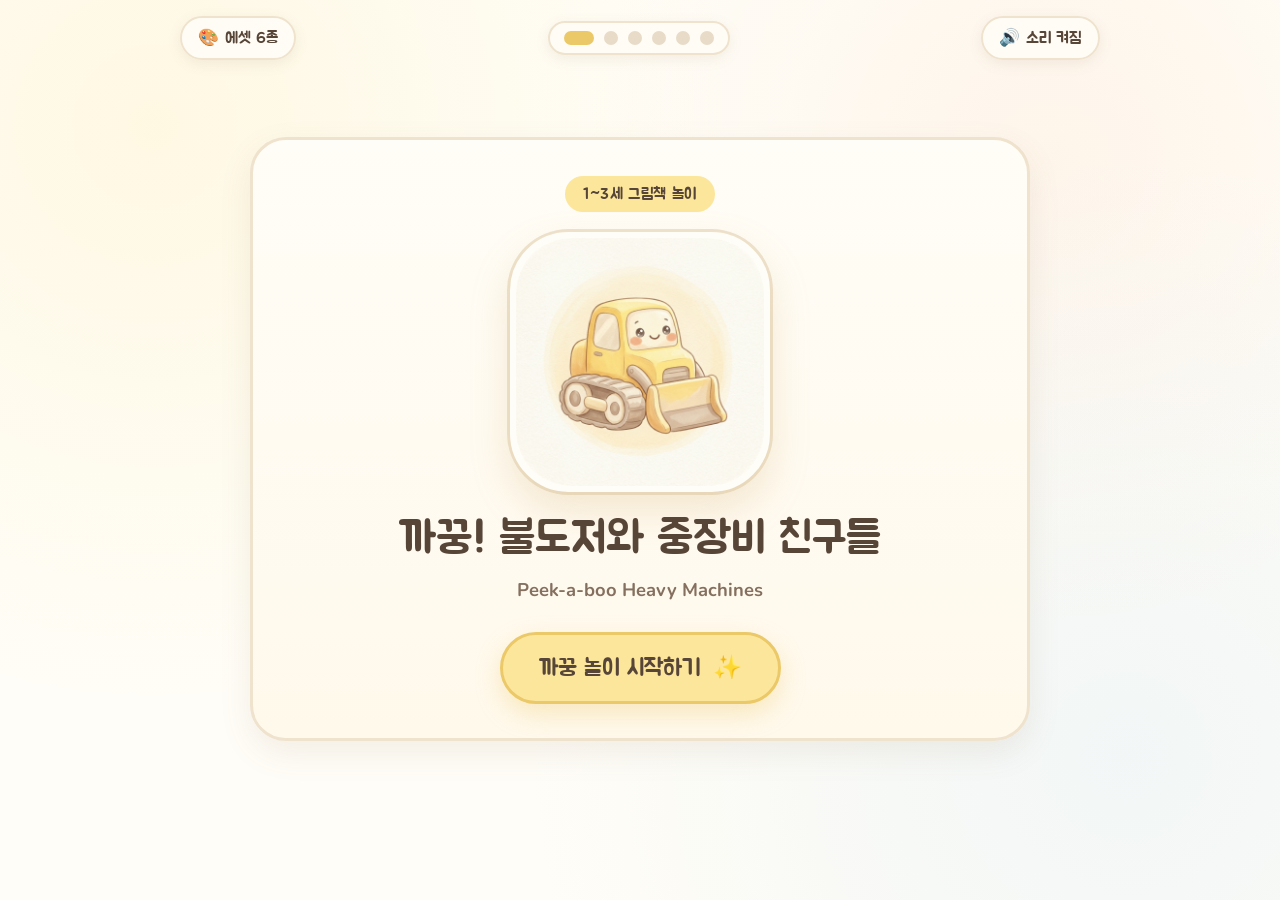
==== index.html @ 25629a8f "Initial deploy of Peek-a-boo Heavy Machines" ====
<!DOCTYPE html>
<html lang="ko">
<head>
  <meta charset="UTF-8" />
  <meta name="viewport" content="width=device-width, initial-scale=1.0, maximum-scale=1.0, user-scalable=no" />
  <title>까꿍! 불도저와 중장비 친구들</title>
  <link rel="icon" type="image/png" href="assets/ic_bulldozer_logo.png" />
  <link rel="preconnect" href="https://fonts.googleapis.com" />
  <link rel="preconnect" href="https://fonts.gstatic.com" crossorigin />
  <link href="https://fonts.googleapis.com/css2?family=Gaegu:wght@700&family=Jua&family=Nunito:wght@700;800&display=swap" rel="stylesheet" />
  <link rel="stylesheet" href="styles.css" />
</head>
<body>
  <div class="app-shell" id="appShell">
    <!-- Top minimal bar (calm, unobtrusive for toddlers) -->
    <header class="top-bar">
      <button class="pill-btn pill-btn--soft" id="assetGalleryBtn" type="button" aria-label="일러스트 에셋 보기">
        <span class="pill-icon" aria-hidden="true">🎨</span>
        <span class="pill-label">에셋 6종</span>
      </button>

      <div class="progress-dots" id="progressDots" role="tablist" aria-label="동화책 페이지"></div>

      <button class="pill-btn pill-btn--soft" id="soundToggleBtn" type="button" aria-label="소리 켜기/끄기" aria-pressed="true">
        <span class="pill-icon" id="soundIcon" aria-hidden="true">🔊</span>
        <span class="pill-label" id="soundLabel">소리 켜짐</span>
      </button>
    </header>

    <!-- Main Picture Book Stage -->
    <main class="book-stage" id="bookStage" aria-live="polite">
      <!-- Scene content rendered dynamically by app.js -->
    </main>

    <!-- Bottom Giant Toddler-Friendly Navigation -->
    <footer class="bottom-nav" id="bottomNav">
      <button class="nav-btn nav-btn--prev" id="prevBtn" type="button" aria-label="이전 화면">
        <span aria-hidden="true">←</span>
        <span class="nav-btn-text">이전</span>
      </button>

      <button class="nav-btn nav-btn--peek" id="peekToggleBtn" type="button" hidden>
        <span aria-hidden="true">🚪</span>
        <span>까꿍! 다시 숨기</span>
      </button>

      <button class="nav-btn nav-btn--next" id="nextBtn" type="button" aria-label="다음 화면">
        <span class="nav-btn-text" id="nextBtnText">다음</span>
        <span aria-hidden="true">→</span>
      </button>
    </footer>

    <!-- Floating gentle particle layer -->
    <div class="sparkle-layer" id="sparkleLayer" aria-hidden="true"></div>
  </div>

  <!-- Asset Gallery Modal (for parents / developers / Google AI Studio review) -->
  <div class="modal-backdrop" id="assetModal" hidden>
    <div class="modal-card" role="dialog" aria-modal="true" aria-labelledby="assetModalTitle">
      <div class="modal-header">
        <div>
          <h2 id="assetModalTitle">동화책 전용 일러스트 에셋 (6종)</h2>
          <p class="modal-subtitle">따뜻한 미색(#FFFDF7) 파스텔 수채화 · 글자 0% · 고정 파일명</p>
        </div>
        <button class="modal-close-btn" id="closeAssetModalBtn" type="button" aria-label="닫기">✕</button>
      </div>
      <div class="asset-grid" id="assetGrid"></div>
    </div>
  </div>

  <script src="app.js"></script>
</body>
</html>
---- styles.css ----
:root {
  --bg-cream: #FFFDF7;
  --bg-warm-card: #FFF9EC;
  --bg-soft-paper: #FDF6E7;
  --ink-cocoa: #574537;
  --ink-soft: #857060;
  --border-warm: #EFE3CE;

  --pastel-yellow: #FCE69C;
  --pastel-yellow-deep: #EBC968;
  --pastel-orange: #FAD0B0;
  --pastel-orange-deep: #EBA97B;
  --pastel-blue: #C4DFF2;
  --pastel-blue-deep: #8FBDE0;
  --pastel-lavender: #DDD5EE;
  --pastel-peach: #F9D8C9;
  --pastel-sage: #D4E6CE;

  --shadow-soft: 0 12px 32px rgba(138, 110, 76, 0.10);
  --shadow-pill: 0 4px 14px rgba(138, 110, 76, 0.10);
  --radius-book: 36px;
  --radius-pill: 999px;
}

*,
*::before,
*::after {
  box-sizing: border-box;
  -webkit-tap-highlight-color: transparent;
}

html,
body {
  margin: 0;
  padding: 0;
  min-height: 100%;
  background-color: var(--bg-cream);
  color: var(--ink-cocoa);
  font-family: 'Jua', 'Nunito', 'Apple SD Gothic Neo', 'Malgun Gothic', sans-serif;
  user-select: none;
  -webkit-user-select: none;
  overflow-x: hidden;
}

body {
  background-image:
    radial-gradient(circle at 12% 14%, rgba(252, 230, 156, 0.22) 0%, transparent 42%),
    radial-gradient(circle at 88% 84%, rgba(196, 223, 242, 0.22) 0%, transparent 44%),
    radial-gradient(circle at 82% 18%, rgba(250, 208, 176, 0.18) 0%, transparent 36%);
  transition: background-color 0.8s ease;
}

body.theme-sleepy {
  background-color: #FAF3EB;
  background-image:
    radial-gradient(circle at 20% 18%, rgba(249, 216, 201, 0.34) 0%, transparent 48%),
    radial-gradient(circle at 80% 80%, rgba(221, 213, 238, 0.35) 0%, transparent 50%);
}

.app-shell {
  position: relative;
  min-height: 100dvh;
  max-width: 960px;
  margin: 0 auto;
  padding: 16px 20px 24px;
  display: flex;
  flex-direction: column;
  justify-content: space-between;
  gap: 14px;
}

/* Top Bar */
.top-bar {
  display: flex;
  align-items: center;
  justify-content: space-between;
  gap: 12px;
  z-index: 5;
}

.pill-btn {
  display: inline-flex;
  align-items: center;
  gap: 6px;
  padding: 10px 16px;
  border-radius: var(--radius-pill);
  border: 2px solid var(--border-warm);
  background: rgba(255, 253, 247, 0.92);
  color: var(--ink-cocoa);
  font-family: inherit;
  font-size: 0.98rem;
  cursor: pointer;
  box-shadow: var(--shadow-pill);
  transition: transform 0.2s cubic-bezier(0.34, 1.56, 0.64, 1), background-color 0.2s ease;
}

.pill-btn:hover {
  background: var(--bg-warm-card);
  transform: translateY(-1px);
}

.pill-btn:active {
  transform: scale(0.95);
}

.pill-icon {
  font-size: 1.05rem;
  line-height: 1;
}

.progress-dots {
  display: flex;
  align-items: center;
  gap: 10px;
  padding: 8px 14px;
  background: rgba(255, 253, 247, 0.85);
  border: 2px solid var(--border-warm);
  border-radius: var(--radius-pill);
  box-shadow: var(--shadow-pill);
}

.dot-btn {
  width: 14px;
  height: 14px;
  padding: 0;
  border: none;
  border-radius: 50%;
  background: #E8DBC8;
  cursor: pointer;
  transition: transform 0.25s cubic-bezier(0.34, 1.56, 0.64, 1), background-color 0.25s ease, width 0.25s ease;
}

.dot-btn.is-active {
  width: 30px;
  border-radius: var(--radius-pill);
  background: var(--pastel-yellow-deep);
}

.dot-btn[data-accent="orange"].is-active {
  background: var(--pastel-orange-deep);
}

.dot-btn[data-accent="blue"].is-active {
  background: var(--pastel-blue-deep);
}

.dot-btn[data-accent="sleepy"].is-active {
  background: #BCAED8;
}

/* Main Storybook Stage */
.book-stage {
  flex: 1;
  display: flex;
  flex-direction: column;
  align-items: center;
  justify-content: center;
  position: relative;
}

.story-card {
  width: 100%;
  max-width: 780px;
  background: var(--bg-cream);
  border: 3px solid var(--border-warm);
  border-radius: var(--radius-book);
  padding: 22px 22px 26px;
  box-shadow: var(--shadow-soft);
  display: flex;
  flex-direction: column;
  align-items: center;
  gap: 18px;
  animation: pageFadeIn 0.45s cubic-bezier(0.22, 1, 0.36, 1);
}

@keyframes pageFadeIn {
  from {
    opacity: 0;
    transform: translateY(14px) scale(0.985);
  }
  to {
    opacity: 1;
    transform: translateY(0) scale(1);
  }
}

/* Cover Layout */
.cover-card {
  padding: 36px 28px 34px;
  text-align: center;
  gap: 20px;
  background: linear-gradient(180deg, #FFFDF7 0%, #FFF9EC 100%);
}

.cover-badge {
  display: inline-flex;
  align-items: center;
  gap: 8px;
  padding: 8px 18px;
  border-radius: var(--radius-pill);
  background: var(--pastel-yellow);
  color: var(--ink-cocoa);
  font-size: 1rem;
  letter-spacing: 0.02em;
}

.cover-icon-btn {
  border: none;
  background: transparent;
  padding: 0;
  cursor: pointer;
  border-radius: 52px;
  transition: transform 0.25s cubic-bezier(0.34, 1.56, 0.64, 1);
}

.cover-icon-btn:active {
  transform: scale(0.94);
}

.cover-icon-frame {
  width: min(260px, 62vw);
  aspect-ratio: 1 / 1;
  border-radius: 22.5%;
  overflow: hidden;
  border: 6px solid #FFFDF7;
  box-shadow: 0 18px 38px rgba(209, 173, 102, 0.25), 0 0 0 3px var(--border-warm);
  background: var(--bg-cream);
  animation: gentleFloat 3.6s ease-in-out infinite;
}

.cover-icon-frame img {
  width: 100%;
  height: 100%;
  object-fit: cover;
  display: block;
}

@keyframes gentleFloat {
  0%, 100% {
    transform: translateY(0px) rotate(0deg);
  }
  50% {
    transform: translateY(-7px) rotate(0.8deg);
  }
}

.cover-title {
  margin: 0;
  font-size: clamp(1.9rem, 5vw, 2.75rem);
  line-height: 1.25;
  color: var(--ink-cocoa);
  font-weight: 400;
}

.cover-subtitle {
  margin: -10px 0 4px;
  font-family: 'Nunito', sans-serif;
  font-size: clamp(0.95rem, 2.5vw, 1.15rem);
  font-weight: 700;
  color: var(--ink-soft);
}

.big-start-btn {
  margin-top: 6px;
  display: inline-flex;
  align-items: center;
  justify-content: center;
  gap: 12px;
  min-width: 240px;
  padding: 18px 36px;
  border-radius: var(--radius-pill);
  border: 3px solid var(--pastel-yellow-deep);
  background: var(--pastel-yellow);
  color: var(--ink-cocoa);
  font-family: inherit;
  font-size: 1.45rem;
  cursor: pointer;
  box-shadow: 0 10px 24px rgba(235, 201, 104, 0.35);
  transition: transform 0.2s cubic-bezier(0.34, 1.56, 0.64, 1), box-shadow 0.2s ease;
}

.big-start-btn:hover {
  transform: translateY(-2px) scale(1.02);
}

.big-start-btn:active {
  transform: scale(0.95);
}

/* Illustration Frame (Hero & Peek-a-boo scenes) */
.picture-frame {
  position: relative;
  width: 100%;
  aspect-ratio: 4 / 3;
  max-height: 56dvh;
  border-radius: 28px;
  overflow: hidden;
  background: var(--bg-cream);
  border: 2px solid #F3E9D8;
  cursor: pointer;
  touch-action: manipulation;
  box-shadow: inset 0 0 0 1px rgba(255, 255, 255, 0.8);
}

.picture-img {
  width: 100%;
  height: 100%;
  object-fit: contain;
  background: var(--bg-cream);
  display: block;
  transition: transform 0.35s cubic-bezier(0.34, 1.56, 0.64, 1);
  will-change: transform;
}

.picture-img.cover-fit {
  object-fit: cover;
}

/* Playful Toddler Tap Animations */
.picture-frame.is-bouncing .picture-img {
  animation: happyBounce 0.65s cubic-bezier(0.34, 1.56, 0.64, 1);
}

.picture-frame.is-knocking .picture-img {
  animation: doorKnock 0.48s ease-in-out;
}

@keyframes happyBounce {
  0% { transform: scale(1) translateY(0); }
  25% { transform: scale(1.05, 0.95) translateY(4px); }
  55% { transform: scale(0.97, 1.05) translateY(-12px) rotate(-1.2deg); }
  80% { transform: scale(1.02, 0.99) translateY(0) rotate(0.8deg); }
  100% { transform: scale(1) translateY(0) rotate(0); }
}

@keyframes doorKnock {
  0%, 100% { transform: scale(1) rotate(0deg); }
  20% { transform: scale(1.03) rotate(-1.5deg); }
  45% { transform: scale(0.98) rotate(1.5deg); }
  70% { transform: scale(1.02) rotate(-1deg); }
}

/* Peek-a-boo Curtain Overlay */
.peek-curtain {
  position: absolute;
  inset: 0;
  z-index: 3;
  display: flex;
  align-items: center;
  justify-content: center;
  background: var(--bg-cream);
  transition: transform 0.72s cubic-bezier(0.22, 1, 0.36, 1), opacity 0.65s ease;
}

.peek-curtain img {
  width: 100%;
  height: 100%;
  object-fit: cover;
  display: block;
}

.peek-curtain.is-open {
  transform: translateY(-102%) scale(1.03);
  opacity: 0;
  pointer-events: none;
}

.tap-hint-badge {
  position: absolute;
  bottom: 16px;
  left: 50%;
  transform: translateX(-50%);
  z-index: 4;
  padding: 10px 22px;
  border-radius: var(--radius-pill);
  background: rgba(255, 253, 247, 0.93);
  border: 2px solid var(--border-warm);
  color: var(--ink-cocoa);
  font-size: 1.12rem;
  white-space: nowrap;
  box-shadow: 0 8px 20px rgba(95, 74, 52, 0.14);
  pointer-events: none;
  animation: gentlePulse 2.2s ease-in-out infinite;
}

@keyframes gentlePulse {
  0%, 100% { transform: translateX(-50%) scale(1); }
  50% { transform: translateX(-50%) scale(1.05); }
}

/* Peek-a-boo pop text */
.peekaboo-pop {
  position: absolute;
  top: 16px;
  left: 50%;
  transform: translateX(-50%) scale(0.5);
  z-index: 5;
  padding: 10px 26px;
  border-radius: var(--radius-pill);
  background: var(--pastel-yellow);
  border: 3px solid #FFFDF7;
  color: var(--ink-cocoa);
  font-size: 1.6rem;
  box-shadow: 0 10px 24px rgba(175, 138, 62, 0.25);
  opacity: 0;
  pointer-events: none;
}

.peekaboo-pop.is-showing {
  animation: popCelebrate 1.35s cubic-bezier(0.34, 1.56, 0.64, 1) forwards;
}

@keyframes popCelebrate {
  0% { opacity: 0; transform: translateX(-50%) translateY(14px) scale(0.5); }
  22% { opacity: 1; transform: translateX(-50%) translateY(0) scale(1.1); }
  36% { opacity: 1; transform: translateX(-50%) translateY(0) scale(1); }
  80% { opacity: 1; transform: translateX(-50%) translateY(-4px) scale(1); }
  100% { opacity: 0; transform: translateX(-50%) translateY(-16px) scale(0.92); }
}

/* Story Caption Area */
.caption-box {
  text-align: center;
  display: flex;
  flex-direction: column;
  align-items: center;
  gap: 8px;
}

.scene-title {
  margin: 0;
  font-size: clamp(1.55rem, 4.2vw, 2.25rem);
  font-weight: 400;
  color: var(--ink-cocoa);
  line-height: 1.25;
}

.sound-word-pill {
  display: inline-flex;
  align-items: center;
  gap: 8px;
  padding: 8px 20px;
  border-radius: var(--radius-pill);
  font-size: clamp(1.05rem, 3vw, 1.3rem);
  color: var(--ink-cocoa);
  background: var(--pastel-yellow);
  cursor: pointer;
  border: none;
  font-family: inherit;
  transition: transform 0.2s cubic-bezier(0.34, 1.56, 0.64, 1);
}

.sound-word-pill:active {
  transform: scale(0.94);
}

.sound-word-pill--door { background: var(--pastel-sage); }
.sound-word-pill--yellow { background: var(--pastel-yellow); }
.sound-word-pill--orange { background: var(--pastel-orange); }
.sound-word-pill--blue { background: var(--pastel-blue); }
.sound-word-pill--sleepy { background: var(--pastel-lavender); }

/* Bottom Navigation */
.bottom-nav {
  display: flex;
  align-items: center;
  justify-content: space-between;
  gap: 12px;
  width: 100%;
  max-width: 780px;
  margin: 0 auto;
  z-index: 5;
}

.nav-btn {
  display: inline-flex;
  align-items: center;
  justify-content: center;
  gap: 8px;
  min-height: 58px;
  padding: 12px 26px;
  border-radius: var(--radius-pill);
  border: 3px solid var(--border-warm);
  background: var(--bg-cream);
  color: var(--ink-cocoa);
  font-family: inherit;
  font-size: 1.25rem;
  cursor: pointer;
  box-shadow: var(--shadow-pill);
  transition: transform 0.2s cubic-bezier(0.34, 1.56, 0.64, 1), opacity 0.2s ease, background-color 0.2s ease;
}

.nav-btn:hover:not(:disabled) {
  transform: translateY(-2px);
}

.nav-btn:active:not(:disabled) {
  transform: scale(0.94);
}

.nav-btn:disabled {
  opacity: 0.35;
  cursor: default;
}

.nav-btn--next {
  background: var(--pastel-yellow);
  border-color: var(--pastel-yellow-deep);
  min-width: 150px;
}

.nav-btn--peek {
  background: var(--pastel-sage);
  border-color: #B4CFAF;
  font-size: 1.1rem;
  padding: 12px 20px;
}

/* Floating Sparkles */
.sparkle-layer {
  position: fixed;
  inset: 0;
  pointer-events: none;
  z-index: 20;
  overflow: hidden;
}

.sparkle-item {
  position: absolute;
  font-size: 1.8rem;
  animation: floatUpSparkle 1.1s ease-out forwards;
}

@keyframes floatUpSparkle {
  0% {
    opacity: 0;
    transform: translate(-50%, -50%) scale(0.4) rotate(0deg);
  }
  25% {
    opacity: 1;
    transform: translate(-50%, -75%) scale(1.15) rotate(12deg);
  }
  100% {
    opacity: 0;
    transform: translate(-50%, -170%) scale(0.8) rotate(-14deg);
  }
}

/* Asset Gallery Modal */
.modal-backdrop {
  position: fixed;
  inset: 0;
  z-index: 50;
  background: rgba(87, 69, 55, 0.42);
  backdrop-filter: blur(4px);
  display: flex;
  align-items: center;
  justify-content: center;
  padding: 20px;
}

.modal-backdrop[hidden] {
  display: none;
}

.modal-card {
  width: 100%;
  max-width: 880px;
  max-height: 88dvh;
  overflow-y: auto;
  background: var(--bg-cream);
  border: 3px solid var(--border-warm);
  border-radius: 32px;
  padding: 24px;
  box-shadow: 0 24px 60px rgba(87, 69, 55, 0.22);
}

.modal-header {
  display: flex;
  align-items: flex-start;
  justify-content: space-between;
  gap: 12px;
  margin-bottom: 18px;
}

.modal-header h2 {
  margin: 0;
  font-size: 1.55rem;
  font-weight: 400;
}

.modal-subtitle {
  margin: 4px 0 0;
  color: var(--ink-soft);
  font-size: 0.95rem;
  font-family: 'Nunito', 'Apple SD Gothic Neo', sans-serif;
}

.modal-close-btn {
  width: 42px;
  height: 42px;
  border-radius: 50%;
  border: 2px solid var(--border-warm);
  background: var(--bg-warm-card);
  color: var(--ink-cocoa);
  font-size: 1.15rem;
  cursor: pointer;
  flex-shrink: 0;
}

.asset-grid {
  display: grid;
  grid-template-columns: repeat(auto-fill, minmax(240px, 1fr));
  gap: 16px;
}

.asset-item {
  background: #FFFDF7;
  border: 2px solid var(--border-warm);
  border-radius: 22px;
  padding: 12px;
  display: flex;
  flex-direction: column;
  gap: 10px;
  cursor: pointer;
  transition: transform 0.2s ease, box-shadow 0.2s ease;
}

.asset-item:hover {
  transform: translateY(-2px);
  box-shadow: var(--shadow-pill);
}

.asset-thumb {
  width: 100%;
  aspect-ratio: 4 / 3;
  border-radius: 16px;
  overflow: hidden;
  background: var(--bg-warm-card);
  display: flex;
  align-items: center;
  justify-content: center;
}

.asset-thumb img {
  width: 100%;
  height: 100%;
  object-fit: contain;
}

.asset-filename {
  font-family: ui-monospace, SFMono-Regular, Menlo, monospace;
  font-size: 0.85rem;
  font-weight: 700;
  color: #6B5340;
  background: var(--bg-warm-card);
  padding: 4px 10px;
  border-radius: 10px;
  align-self: flex-start;
}

.asset-desc {
  font-size: 0.95rem;
  color: var(--ink-soft);
  line-height: 1.35;
}

/* Responsive adjustments */
@media (max-width: 600px) {
  .app-shell {
    padding: 12px 12px 18px;
  }

  .story-card {
    padding: 14px 14px 18px;
    border-radius: 28px;
  }

  .pill-label {
    display: none;
  }

  .nav-btn {
    min-height: 52px;
    padding: 10px 18px;
    font-size: 1.1rem;
  }

  .nav-btn--next {
    min-width: 118px;
  }
}
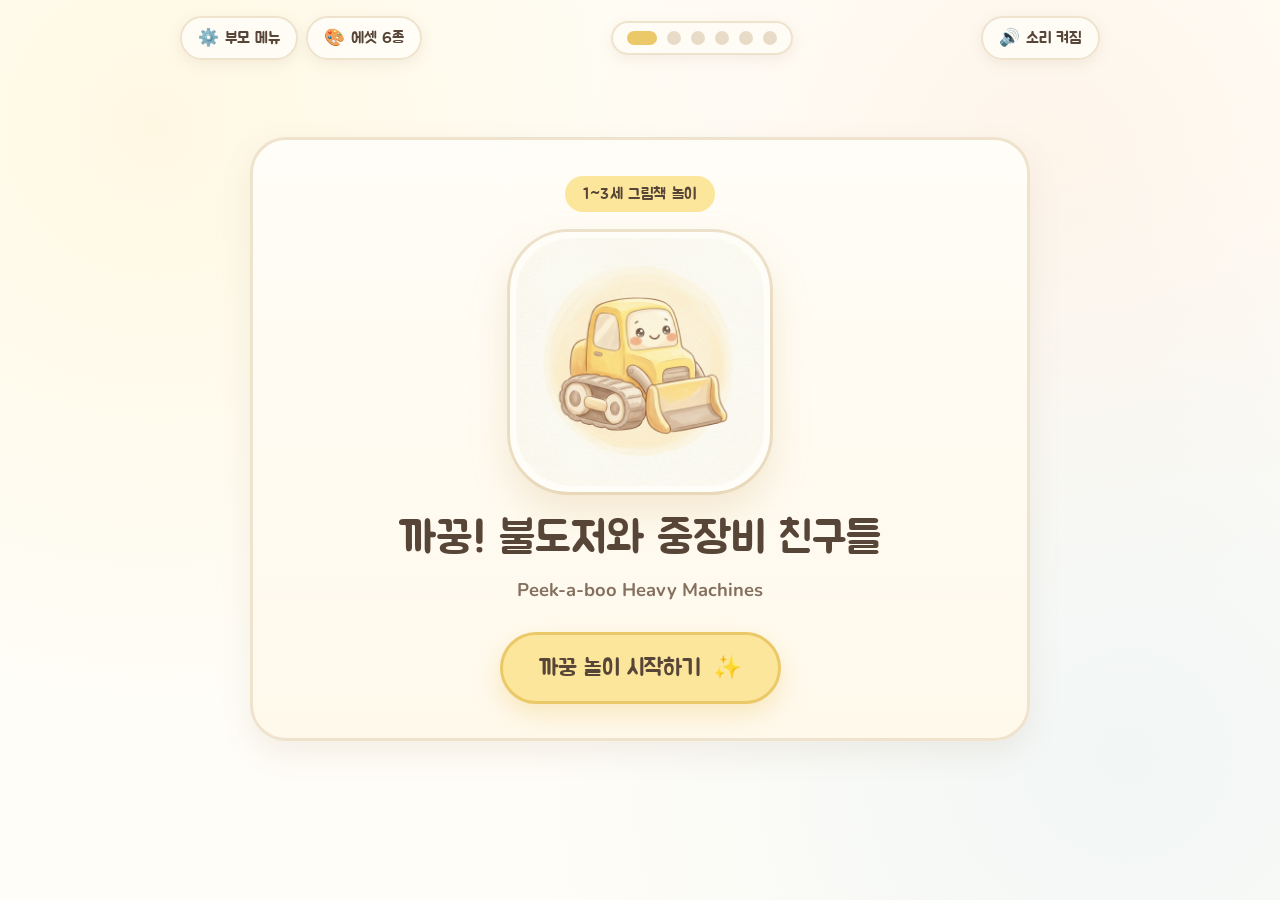
==== commit 953631af: "Add direct bulldozer tap reactions and Gemini voice audio engine" ====
--- a/index.html
+++ b/index.html
@@ -14,10 +14,16 @@
   <div class="app-shell" id="appShell">
     <!-- Top minimal bar (calm, unobtrusive for toddlers) -->
     <header class="top-bar">
-      <button class="pill-btn pill-btn--soft" id="assetGalleryBtn" type="button" aria-label="일러스트 에셋 보기">
-        <span class="pill-icon" aria-hidden="true">🎨</span>
-        <span class="pill-label">에셋 6종</span>
-      </button>
+      <div class="top-bar-group">
+        <button class="pill-btn pill-btn--soft" id="parentMenuBtn" type="button" aria-label="부모 설정 열기">
+          <span class="pill-icon" aria-hidden="true">⚙️</span>
+          <span class="pill-label">부모 메뉴</span>
+        </button>
+        <button class="pill-btn pill-btn--soft" id="assetGalleryBtn" type="button" aria-label="일러스트 에셋 보기">
+          <span class="pill-icon" aria-hidden="true">🎨</span>
+          <span class="pill-label">에셋 6종</span>
+        </button>
+      </div>
 
       <div class="progress-dots" id="progressDots" role="tablist" aria-label="동화책 페이지"></div>
 
@@ -28,9 +34,7 @@
     </header>
 
     <!-- Main Picture Book Stage -->
-    <main class="book-stage" id="bookStage" aria-live="polite">
-      <!-- Scene content rendered dynamically by app.js -->
-    </main>
+    <main class="book-stage" id="bookStage" aria-live="polite"></main>
 
     <!-- Bottom Giant Toddler-Friendly Navigation -->
     <footer class="bottom-nav" id="bottomNav">
@@ -54,7 +58,41 @@
     <div class="sparkle-layer" id="sparkleLayer" aria-hidden="true"></div>
   </div>
 
-  <!-- Asset Gallery Modal (for parents / developers / Google AI Studio review) -->
+  <!-- Parent Settings Modal (Slow/Normal Voice Speed + Gemini Audio Engine Status) -->
+  <div class="modal-backdrop" id="parentModal" hidden>
+    <div class="modal-card modal-card--compact" role="dialog" aria-modal="true" aria-labelledby="parentModalTitle">
+      <div class="modal-header">
+        <div>
+          <h2 id="parentModalTitle">부모님 설정 (오디오 &amp; 속도)</h2>
+          <p class="modal-subtitle">제미나이(Gemini) 음성 파일 우선 재생 · 미생성 시 원어민 TTS 자동 폴백</p>
+        </div>
+        <button class="modal-close-btn" id="closeParentModalBtn" type="button" aria-label="닫기">✕</button>
+      </div>
+
+      <div class="parent-section">
+        <div class="parent-section-label">영어 음성 속도 (playbackRate)</div>
+        <div class="speed-toggle-group" role="radiogroup" aria-label="음성 재생 속도">
+          <button class="speed-btn" id="speedSlowBtn" type="button" data-speed="slow" role="radio" aria-checked="false">
+            <span class="speed-emoji" aria-hidden="true">🐢</span>
+            <span>천천히 (Slow · 0.85×)</span>
+          </button>
+          <button class="speed-btn" id="speedNormalBtn" type="button" data-speed="normal" role="radio" aria-checked="true">
+            <span class="speed-emoji" aria-hidden="true">🐇</span>
+            <span>보통 (Normal · 1.0×)</span>
+          </button>
+        </div>
+      </div>
+
+      <div class="parent-section">
+        <div class="parent-section-label">하이브리드 오디오 엔진 상태</div>
+        <div class="audio-status-box" id="audioStatusBox">
+          확인 중...
+        </div>
+      </div>
+    </div>
+  </div>
+
+  <!-- Asset Gallery Modal -->
   <div class="modal-backdrop" id="assetModal" hidden>
     <div class="modal-card" role="dialog" aria-modal="true" aria-labelledby="assetModalTitle">
       <div class="modal-header">
--- a/styles.css
+++ b/styles.css
@@ -74,8 +74,14 @@
   display: flex;
   align-items: center;
   justify-content: space-between;
-  gap: 12px;
+  gap: 10px;
   z-index: 5;
+}
+
+.top-bar-group {
+  display: inline-flex;
+  align-items: center;
+  gap: 8px;
 }
 
 .pill-btn {
@@ -292,7 +298,7 @@
   position: relative;
   width: 100%;
   aspect-ratio: 4 / 3;
-  max-height: 56dvh;
+  max-height: 58dvh;
   border-radius: 28px;
   overflow: hidden;
   background: var(--bg-cream);
@@ -300,6 +306,11 @@
   cursor: pointer;
   touch-action: manipulation;
   box-shadow: inset 0 0 0 1px rgba(255, 255, 255, 0.8);
+  transition: transform 0.08s ease-out;
+}
+
+.picture-frame:active {
+  transform: scale(0.95);
 }
 
 .picture-img {
@@ -308,29 +319,203 @@
   object-fit: contain;
   background: var(--bg-cream);
   display: block;
-  transition: transform 0.35s cubic-bezier(0.34, 1.56, 0.64, 1);
-  will-change: transform;
+  transition: transform 0.25s cubic-bezier(0.34, 1.56, 0.64, 1);
+  will-change: transform, filter;
+  pointer-events: none;
 }
 
 .picture-img.cover-fit {
   object-fit: cover;
 }
 
-/* Playful Toddler Tap Animations */
+/* Instant Touch Ripple */
+.tap-ripple {
+  position: absolute;
+  width: 84px;
+  height: 84px;
+  border-radius: 50%;
+  background: radial-gradient(circle, rgba(252, 230, 156, 0.65) 0%, rgba(252, 230, 156, 0) 70%);
+  border: 3px solid rgba(255, 244, 200, 0.85);
+  transform: translate(-50%, -50%) scale(0.2);
+  pointer-events: none;
+  z-index: 6;
+  animation: tapRippleBurst 0.45s cubic-bezier(0.22, 1, 0.36, 1) forwards;
+}
+
+@keyframes tapRippleBurst {
+  0% { opacity: 0.95; transform: translate(-50%, -50%) scale(0.25); }
+  100% { opacity: 0; transform: translate(-50%, -50%) scale(2.15); }
+}
+
+/* Headlight Glow Flash Overlay */
+.fx-headlights {
+  position: absolute;
+  inset: 0;
+  pointer-events: none;
+  z-index: 4;
+  opacity: 0;
+  background:
+    radial-gradient(circle at 46% 56%, rgba(255, 250, 205, 0.88) 0%, rgba(255, 235, 145, 0.45) 18%, transparent 44%),
+    radial-gradient(circle at 68% 58%, rgba(255, 250, 205, 0.82) 0%, rgba(255, 235, 145, 0.38) 16%, transparent 42%);
+}
+
+.fx-headlights.is-flashing {
+  animation: headlightBlink 0.62s ease-out forwards;
+}
+
+@keyframes headlightBlink {
+  0% { opacity: 0; transform: scale(0.85); }
+  14% { opacity: 1; transform: scale(1.04); }
+  32% { opacity: 0.2; transform: scale(0.96); }
+  52% { opacity: 1; transform: scale(1.08); }
+  100% { opacity: 0; transform: scale(1.16); }
+}
+
+/* Dust / Smoke / Sand FX Layer inside picture frame */
+.fx-layer {
+  position: absolute;
+  inset: 0;
+  pointer-events: none;
+  z-index: 5;
+  overflow: hidden;
+}
+
+.fx-puff {
+  position: absolute;
+  border-radius: 50%;
+  background: radial-gradient(circle at 35% 35%, rgba(255, 253, 247, 0.96), rgba(226, 206, 180, 0.82));
+  box-shadow: 0 4px 12px rgba(173, 145, 108, 0.16);
+  pointer-events: none;
+  animation: puffDrift 0.78s cubic-bezier(0.2, 0.85, 0.35, 1) forwards;
+}
+
+.fx-puff--sand {
+  background: radial-gradient(circle at 35% 35%, rgba(252, 236, 198, 0.96), rgba(235, 193, 134, 0.85));
+}
+
+.fx-puff--pebble {
+  background: radial-gradient(circle at 35% 35%, rgba(234, 219, 204, 0.98), rgba(189, 165, 142, 0.9));
+}
+
+@keyframes puffDrift {
+  0% {
+    opacity: 0.95;
+    transform: translate(-50%, -50%) scale(0.35);
+  }
+  45% {
+    opacity: 0.9;
+    transform: translate(calc(-50% + var(--dx, 30px)), calc(-50% + var(--dy, -26px))) scale(1.1);
+  }
+  100% {
+    opacity: 0;
+    transform: translate(calc(-50% + var(--dx2, 62px)), calc(-50% + var(--dy2, -56px))) scale(1.55);
+  }
+}
+
+/* Playful Toddler Direct-Tap Animations (6 distinct physical reactions) */
+.picture-frame.anim-rumble .picture-img {
+  animation: bodyRumble 0.62s ease-in-out;
+}
+
+.picture-frame.anim-flash .picture-img {
+  animation: lightPerk 0.56s cubic-bezier(0.34, 1.56, 0.64, 1);
+}
+
+.picture-frame.anim-push .picture-img {
+  animation: strongPush 0.72s cubic-bezier(0.22, 1, 0.36, 1);
+}
+
+.picture-frame.anim-push-right .picture-img {
+  animation: strongPushRight 0.72s cubic-bezier(0.22, 1, 0.36, 1);
+}
+
+.picture-frame.anim-bounce .picture-img,
 .picture-frame.is-bouncing .picture-img {
-  animation: happyBounce 0.65s cubic-bezier(0.34, 1.56, 0.64, 1);
+  animation: groovyBounce 0.72s cubic-bezier(0.34, 1.56, 0.64, 1);
+}
+
+.picture-frame.anim-scoop .picture-img {
+  animation: excavatorScoop 0.74s cubic-bezier(0.34, 1.56, 0.64, 1);
+}
+
+.picture-frame.anim-swivel .picture-img {
+  animation: cabSwivel 0.68s ease-in-out;
+}
+
+.picture-frame.anim-dump .picture-img {
+  animation: truckDump 0.76s cubic-bezier(0.34, 1.56, 0.64, 1);
 }
 
 .picture-frame.is-knocking .picture-img {
   animation: doorKnock 0.48s ease-in-out;
 }
 
-@keyframes happyBounce {
-  0% { transform: scale(1) translateY(0); }
-  25% { transform: scale(1.05, 0.95) translateY(4px); }
-  55% { transform: scale(0.97, 1.05) translateY(-12px) rotate(-1.2deg); }
-  80% { transform: scale(1.02, 0.99) translateY(0) rotate(0.8deg); }
-  100% { transform: scale(1) translateY(0) rotate(0); }
+@keyframes bodyRumble {
+  0%   { transform: translate(0, 0) scale(1, 1); }
+  12%  { transform: translate(-6px, 2px) scale(1.03, 0.97) rotate(-1.2deg); }
+  24%  { transform: translate(6px, -2px) scale(0.98, 1.03) rotate(1.2deg); }
+  36%  { transform: translate(-7px, 2px) scale(1.04, 0.96) rotate(-1.4deg); }
+  48%  { transform: translate(7px, -2px) scale(0.98, 1.03) rotate(1.4deg); }
+  62%  { transform: translate(-5px, 1px) scale(1.02, 0.98) rotate(-0.9deg); }
+  76%  { transform: translate(4px, -1px) scale(1.01, 0.99) rotate(0.7deg); }
+  100% { transform: translate(0, 0) scale(1, 1) rotate(0deg); }
+}
+
+@keyframes lightPerk {
+  0%   { transform: scale(1) translateY(0); filter: brightness(1); }
+  20%  { transform: scale(1.05) translateY(-6px); filter: brightness(1.12); }
+  45%  { transform: scale(0.99) translateY(0); filter: brightness(1.02); }
+  68%  { transform: scale(1.06) translateY(-8px); filter: brightness(1.14); }
+  100% { transform: scale(1) translateY(0); filter: brightness(1); }
+}
+
+@keyframes strongPush {
+  0%   { transform: translateX(0) scale(1, 1) rotate(0deg); }
+  18%  { transform: translateX(18px) scale(0.95, 1.04) rotate(2deg); }
+  48%  { transform: translateX(-34px) scale(1.07, 0.94) rotate(-2.5deg); }
+  72%  { transform: translateX(-22px) scale(1.04, 0.97) rotate(-1.2deg); }
+  100% { transform: translateX(0) scale(1, 1) rotate(0deg); }
+}
+
+@keyframes strongPushRight {
+  0%   { transform: translateX(0) scale(1, 1) rotate(0deg); }
+  18%  { transform: translateX(-16px) scale(0.95, 1.04) rotate(-2deg); }
+  48%  { transform: translateX(34px) scale(1.07, 0.94) rotate(2.5deg); }
+  72%  { transform: translateX(22px) scale(1.04, 0.97) rotate(1.2deg); }
+  100% { transform: translateX(0) scale(1, 1) rotate(0deg); }
+}
+
+@keyframes groovyBounce {
+  0%   { transform: scale(1, 1) translateY(0) rotate(0deg); }
+  18%  { transform: scale(1.09, 0.91) translateY(7px) rotate(-1.5deg); }
+  42%  { transform: scale(0.94, 1.08) translateY(-18px) rotate(2deg); }
+  62%  { transform: scale(1.06, 0.94) translateY(4px) rotate(-1.8deg); }
+  80%  { transform: scale(0.98, 1.04) translateY(-9px) rotate(1.2deg); }
+  100% { transform: scale(1, 1) translateY(0) rotate(0deg); }
+}
+
+@keyframes excavatorScoop {
+  0%   { transform: translate(0, 0) rotate(0deg) scale(1); }
+  26%  { transform: translate(16px, 8px) rotate(5.5deg) scale(1.04, 0.95); }
+  58%  { transform: translate(-10px, -14px) rotate(-4.5deg) scale(0.97, 1.06); }
+  82%  { transform: translate(4px, 2px) rotate(1.2deg) scale(1.02, 0.99); }
+  100% { transform: translate(0, 0) rotate(0deg) scale(1); }
+}
+
+@keyframes cabSwivel {
+  0%   { transform: scaleX(1) rotate(0deg); }
+  22%  { transform: scaleX(0.91) rotate(-4deg) translateX(-12px); }
+  52%  { transform: scaleX(1.06) rotate(4.5deg) translateX(14px); }
+  78%  { transform: scaleX(0.96) rotate(-2deg) translateX(-6px); }
+  100% { transform: scaleX(1) rotate(0deg); }
+}
+
+@keyframes truckDump {
+  0%   { transform: translateY(0) rotate(0deg) scale(1); }
+  24%  { transform: translateY(-8px) rotate(-6.5deg) scale(1.04, 0.97); }
+  48%  { transform: translateY(-12px) rotate(-8.5deg) scale(1.05, 0.96); }
+  72%  { transform: translateY(4px) rotate(2.5deg) scale(1.03, 0.96); }
+  100% { transform: translateY(0) rotate(0deg) scale(1); }
 }
 
 @keyframes doorKnock {
@@ -338,6 +523,175 @@
   20% { transform: scale(1.03) rotate(-1.5deg); }
   45% { transform: scale(0.98) rotate(1.5deg); }
   70% { transform: scale(1.02) rotate(-1deg); }
+}
+
+/* Reaction Cycle Dots (subtle 4-step feedback) */
+.reaction-dots {
+  display: flex;
+  align-items: center;
+  justify-content: center;
+  gap: 8px;
+  margin-top: 2px;
+}
+
+.reaction-dot {
+  width: 10px;
+  height: 10px;
+  border-radius: 50%;
+  background: #E8DBC8;
+  transition: transform 0.2s cubic-bezier(0.34, 1.56, 0.64, 1), background-color 0.2s ease;
+}
+
+.reaction-dot.is-current {
+  transform: scale(1.45);
+  background: var(--pastel-yellow-deep);
+}
+
+.reaction-dots[data-accent="orange"] .reaction-dot.is-current {
+  background: var(--pastel-orange-deep);
+}
+
+.reaction-dots[data-accent="blue"] .reaction-dot.is-current {
+  background: var(--pastel-blue-deep);
+}
+
+/* 2-Choice Play Bar (Toddler Mini Choice Buttons) */
+.choice-row {
+  display: grid;
+  grid-template-columns: repeat(2, minmax(0, 1fr));
+  gap: 12px;
+  width: 100%;
+  margin-top: 6px;
+}
+
+.choice-btn {
+  display: inline-flex;
+  align-items: center;
+  justify-content: center;
+  gap: 8px;
+  min-height: 54px;
+  padding: 10px 16px;
+  border-radius: 22px;
+  border: 2.5px solid var(--border-warm);
+  background: var(--bg-warm-card);
+  color: var(--ink-cocoa);
+  font-family: inherit;
+  font-size: clamp(1rem, 2.8vw, 1.18rem);
+  cursor: pointer;
+  touch-action: manipulation;
+  box-shadow: 0 5px 14px rgba(138, 110, 76, 0.09);
+  transition: transform 0.09s cubic-bezier(0.34, 1.56, 0.64, 1), background-color 0.2s ease, border-color 0.2s ease;
+}
+
+.choice-btn:hover {
+  background: #FFF4DC;
+  transform: translateY(-1px);
+}
+
+.choice-btn:active {
+  transform: scale(0.95);
+}
+
+.choice-btn--alt {
+  background: #FDF5F0;
+}
+
+.choice-btn--alt:hover {
+  background: #FCEAE1;
+}
+
+.choice-emoji {
+  font-size: 1.35rem;
+  line-height: 1;
+}
+
+/* Jelly Boing animation */
+.picture-frame.anim-jelly .picture-img {
+  animation: jellyBoing 0.72s cubic-bezier(0.34, 1.56, 0.64, 1);
+}
+
+@keyframes jellyBoing {
+  0%   { transform: scale(1, 1); }
+  18%  { transform: scale(1.13, 0.86) rotate(-2deg); }
+  38%  { transform: scale(0.89, 1.12) rotate(2.5deg); }
+  58%  { transform: scale(1.07, 0.93) rotate(-1.5deg); }
+  78%  { transform: scale(0.96, 1.04) rotate(0.8deg); }
+  100% { transform: scale(1, 1) rotate(0deg); }
+}
+
+/* Parent Modal Styles */
+.modal-card--compact {
+  max-width: 560px;
+}
+
+.parent-section {
+  margin-top: 18px;
+}
+
+.parent-section-label {
+  font-size: 1.05rem;
+  color: var(--ink-cocoa);
+  margin-bottom: 10px;
+}
+
+.speed-toggle-group {
+  display: grid;
+  grid-template-columns: repeat(2, minmax(0, 1fr));
+  gap: 10px;
+}
+
+.speed-btn {
+  display: flex;
+  flex-direction: column;
+  align-items: center;
+  justify-content: center;
+  gap: 6px;
+  padding: 14px 12px;
+  border-radius: 20px;
+  border: 2.5px solid var(--border-warm);
+  background: #FFFDF7;
+  color: var(--ink-cocoa);
+  font-family: inherit;
+  font-size: 1rem;
+  cursor: pointer;
+  transition: transform 0.12s ease, background-color 0.2s ease, border-color 0.2s ease;
+}
+
+.speed-btn:active {
+  transform: scale(0.95);
+}
+
+.speed-btn.is-selected {
+  background: var(--pastel-yellow);
+  border-color: var(--pastel-yellow-deep);
+  box-shadow: 0 6px 16px rgba(235, 201, 104, 0.28);
+}
+
+.speed-emoji {
+  font-size: 1.5rem;
+  line-height: 1;
+}
+
+.audio-status-box {
+  padding: 14px 16px;
+  border-radius: 18px;
+  background: var(--bg-warm-card);
+  border: 2px solid var(--border-warm);
+  font-family: 'Nunito', 'Apple SD Gothic Neo', sans-serif;
+  font-size: 0.94rem;
+  line-height: 1.5;
+  color: var(--ink-soft);
+}
+
+.audio-status-badge {
+  display: inline-block;
+  margin-bottom: 6px;
+  padding: 3px 10px;
+  border-radius: 999px;
+  background: var(--pastel-sage);
+  color: var(--ink-cocoa);
+  font-weight: 800;
+  font-size: 0.85rem;
 }
 
 /* Peek-a-boo Curtain Overlay */
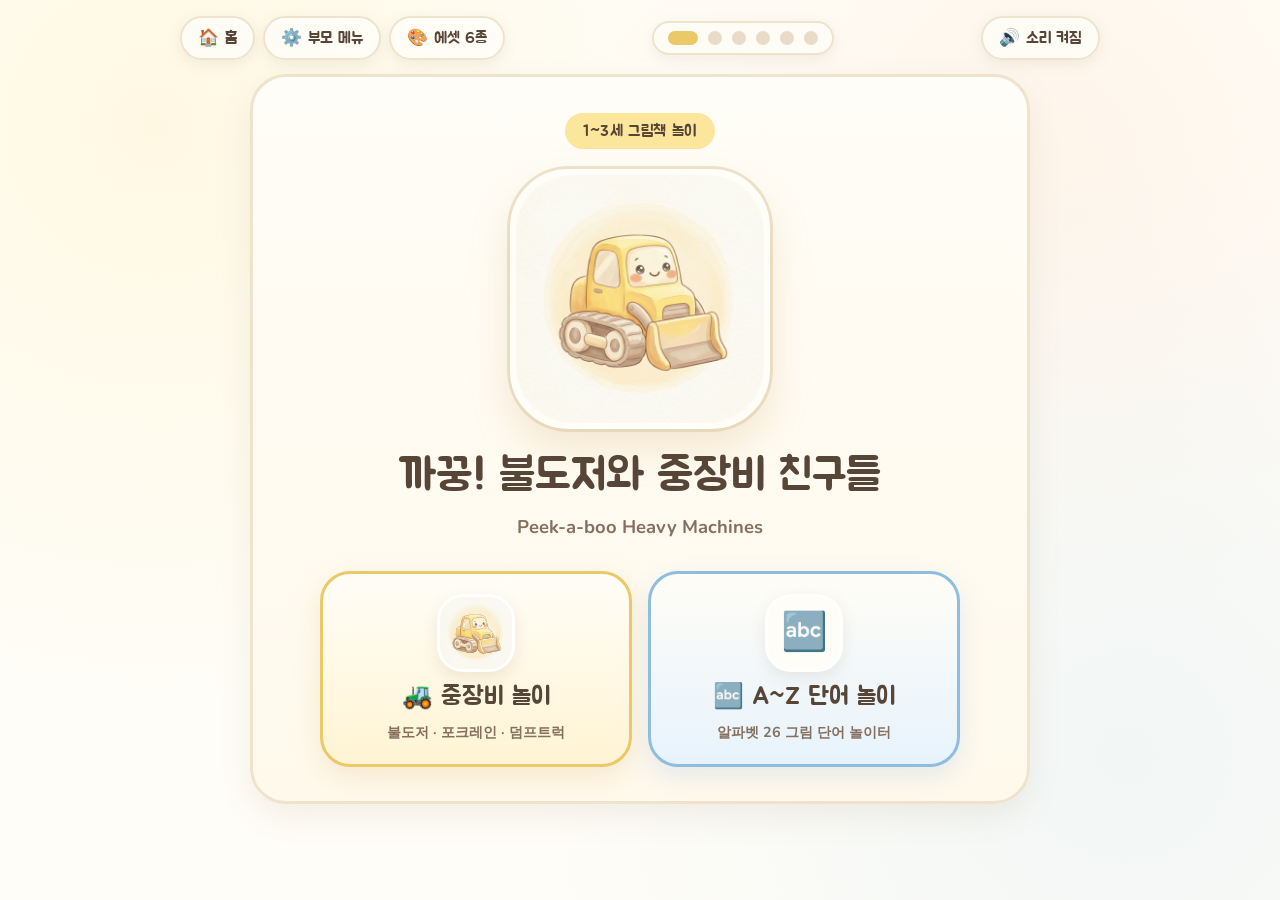
==== commit 19fe89d7: "Add A to Z interactive picture word playground" ====
--- a/index.html
+++ b/index.html
@@ -15,6 +15,10 @@
     <!-- Top minimal bar (calm, unobtrusive for toddlers) -->
     <header class="top-bar">
       <div class="top-bar-group">
+        <button class="pill-btn pill-btn--soft" id="homeBtn" type="button" aria-label="홈으로 가기" hidden>
+          <span class="pill-icon" aria-hidden="true">🏠</span>
+          <span class="pill-label">홈</span>
+        </button>
         <button class="pill-btn pill-btn--soft" id="parentMenuBtn" type="button" aria-label="부모 설정 열기">
           <span class="pill-icon" aria-hidden="true">⚙️</span>
           <span class="pill-label">부모 메뉴</span>
@@ -106,6 +110,7 @@
     </div>
   </div>
 
+  <script src="az_data.js"></script>
   <script src="app.js"></script>
 </body>
 </html>
--- a/styles.css
+++ b/styles.css
@@ -694,6 +694,493 @@
   font-size: 0.85rem;
 }
 
+/* Home 2-Mode Selector */
+.mode-grid {
+  display: grid;
+  grid-template-columns: repeat(2, minmax(0, 1fr));
+  gap: 16px;
+  width: 100%;
+  max-width: 640px;
+  margin-top: 8px;
+}
+
+.mode-card {
+  display: flex;
+  flex-direction: column;
+  align-items: center;
+  justify-content: center;
+  gap: 10px;
+  padding: 20px 16px 22px;
+  border-radius: 30px;
+  border: 3px solid var(--pastel-yellow-deep);
+  background: linear-gradient(180deg, #FFFDF7 0%, #FFF4D4 100%);
+  color: var(--ink-cocoa);
+  font-family: inherit;
+  cursor: pointer;
+  touch-action: manipulation;
+  box-shadow: 0 10px 26px rgba(214, 179, 98, 0.22);
+  transition: transform 0.12s cubic-bezier(0.34, 1.56, 0.64, 1), box-shadow 0.2s ease;
+}
+
+.mode-card--az {
+  border-color: var(--pastel-blue-deep);
+  background: linear-gradient(180deg, #FFFDF7 0%, #E7F3FC 100%);
+  box-shadow: 0 10px 26px rgba(143, 189, 224, 0.24);
+}
+
+.mode-card:hover {
+  transform: translateY(-3px);
+}
+
+.mode-card:active {
+  transform: scale(0.95);
+}
+
+.mode-icon-circle {
+  width: 78px;
+  height: 78px;
+  border-radius: 26px;
+  background: #FFFDF7;
+  border: 3px solid rgba(255, 255, 255, 0.9);
+  box-shadow: 0 6px 16px rgba(138, 110, 76, 0.12);
+  display: flex;
+  align-items: center;
+  justify-content: center;
+  overflow: hidden;
+  font-size: 2.35rem;
+}
+
+.mode-icon-circle img {
+  width: 100%;
+  height: 100%;
+  object-fit: cover;
+}
+
+.mode-title {
+  font-size: clamp(1.25rem, 3.6vw, 1.55rem);
+  line-height: 1.2;
+}
+
+.mode-desc {
+  font-family: 'Nunito', 'Apple SD Gothic Neo', sans-serif;
+  font-size: 0.9rem;
+  font-weight: 700;
+  color: var(--ink-soft);
+}
+
+/* A~Z Alphabet Picture Word Playground */
+.az-card-shell {
+  width: 100%;
+  max-width: 780px;
+  background: var(--bg-cream);
+  border: 3px solid var(--border-warm);
+  border-radius: var(--radius-book);
+  padding: 18px 20px 22px;
+  box-shadow: var(--shadow-soft);
+  display: flex;
+  flex-direction: column;
+  gap: 14px;
+  animation: pageFadeIn 0.4s cubic-bezier(0.22, 1, 0.36, 1);
+}
+
+.az-header-row {
+  display: flex;
+  align-items: center;
+  justify-content: space-between;
+  gap: 10px;
+}
+
+.az-mode-badge {
+  display: inline-flex;
+  align-items: center;
+  gap: 6px;
+  padding: 6px 14px;
+  border-radius: var(--radius-pill);
+  background: #E8F3FC;
+  border: 2px solid #CBE1F2;
+  color: var(--ink-cocoa);
+  font-size: 0.98rem;
+}
+
+.az-view-toggle {
+  display: inline-flex;
+  align-items: center;
+  gap: 6px;
+  padding: 7px 14px;
+  border-radius: var(--radius-pill);
+  border: 2px solid var(--border-warm);
+  background: var(--bg-warm-card);
+  color: var(--ink-cocoa);
+  font-family: inherit;
+  font-size: 0.92rem;
+  cursor: pointer;
+  transition: transform 0.12s ease;
+}
+
+.az-view-toggle:active {
+  transform: scale(0.95);
+}
+
+.az-strip {
+  display: flex;
+  align-items: center;
+  gap: 7px;
+  overflow-x: auto;
+  padding: 4px 2px 8px;
+  scrollbar-width: thin;
+  -webkit-overflow-scrolling: touch;
+}
+
+.az-chip {
+  flex: 0 0 auto;
+  min-width: 40px;
+  height: 40px;
+  padding: 0 10px;
+  border-radius: 14px;
+  border: 2px solid var(--border-warm);
+  background: #FFFDF7;
+  color: var(--ink-soft);
+  font-family: 'Nunito', sans-serif;
+  font-weight: 800;
+  font-size: 1.05rem;
+  cursor: pointer;
+  touch-action: manipulation;
+  transition: transform 0.12s ease, background-color 0.2s ease, border-color 0.2s ease, color 0.2s ease;
+}
+
+.az-chip:active {
+  transform: scale(0.92);
+}
+
+.az-chip.is-active {
+  background: var(--az-accent, var(--pastel-yellow));
+  border-color: var(--ink-cocoa);
+  color: #FFFDF7;
+  transform: scale(1.08);
+  box-shadow: 0 4px 12px rgba(110, 88, 71, 0.18);
+}
+
+.az-hero-row {
+  display: grid;
+  grid-template-columns: 56px minmax(0, 1fr) 56px;
+  align-items: center;
+  gap: 12px;
+}
+
+.az-arrow-btn {
+  width: 56px;
+  height: 76px;
+  border-radius: 24px;
+  border: 3px solid var(--border-warm);
+  background: var(--bg-warm-card);
+  color: var(--ink-cocoa);
+  font-size: 1.65rem;
+  cursor: pointer;
+  touch-action: manipulation;
+  box-shadow: var(--shadow-pill);
+  display: flex;
+  align-items: center;
+  justify-content: center;
+  transition: transform 0.12s cubic-bezier(0.34, 1.56, 0.64, 1), background-color 0.2s ease;
+}
+
+.az-arrow-btn:hover {
+  background: var(--pastel-yellow);
+}
+
+.az-arrow-btn:active {
+  transform: scale(0.92);
+}
+
+.az-hero-card {
+  position: relative;
+  width: 100%;
+  border-radius: 30px;
+  border: 3px solid var(--border-warm);
+  background: var(--az-bg, #FFFDF7);
+  padding: 20px 18px 22px;
+  display: flex;
+  flex-direction: column;
+  align-items: center;
+  gap: 10px;
+  cursor: pointer;
+  touch-action: manipulation;
+  overflow: hidden;
+  transition: transform 0.09s cubic-bezier(0.34, 1.56, 0.64, 1);
+}
+
+.az-hero-card:active {
+  transform: scale(0.95);
+}
+
+.az-svg-wrap {
+  width: min(260px, 60vw);
+  height: min(210px, 46vw);
+  display: flex;
+  align-items: center;
+  justify-content: center;
+  pointer-events: none;
+  will-change: transform, filter;
+}
+
+.az-svg-wrap svg {
+  width: 100%;
+  height: 100%;
+  display: block;
+  filter: drop-shadow(0 6px 14px rgba(138, 110, 76, 0.12));
+}
+
+.az-hero-card.anim-rumble .az-svg-wrap { animation: bodyRumble 0.62s ease-in-out; }
+.az-hero-card.anim-flash .az-svg-wrap { animation: lightPerk 0.56s cubic-bezier(0.34, 1.56, 0.64, 1); }
+.az-hero-card.anim-push-right .az-svg-wrap { animation: strongPushRight 0.72s cubic-bezier(0.22, 1, 0.36, 1); }
+.az-hero-card.anim-bounce .az-svg-wrap { animation: groovyBounce 0.72s cubic-bezier(0.34, 1.56, 0.64, 1); }
+.az-hero-card.anim-swivel .az-svg-wrap { animation: cabSwivel 0.68s ease-in-out; }
+.az-hero-card.anim-dump .az-svg-wrap { animation: truckDump 0.76s cubic-bezier(0.34, 1.56, 0.64, 1); }
+.az-hero-card.anim-jelly .az-svg-wrap { animation: jellyBoing 0.72s cubic-bezier(0.34, 1.56, 0.64, 1); }
+
+.az-word-block {
+  text-align: center;
+  display: flex;
+  flex-direction: column;
+  align-items: center;
+  gap: 4px;
+  pointer-events: none;
+}
+
+.az-letters {
+  font-family: 'Nunito', sans-serif;
+  font-weight: 800;
+  font-size: clamp(2.6rem, 8vw, 3.6rem);
+  line-height: 1.05;
+  letter-spacing: 0.04em;
+  color: var(--ink-cocoa);
+}
+
+.az-letter-upper {
+  color: var(--az-accent, #D98E73);
+  margin-right: 4px;
+}
+
+.az-word-row {
+  display: inline-flex;
+  align-items: baseline;
+  gap: 10px;
+}
+
+.az-word-en {
+  font-family: 'Nunito', sans-serif;
+  font-weight: 800;
+  font-size: clamp(1.7rem, 5.2vw, 2.35rem);
+  color: var(--ink-cocoa);
+}
+
+.az-word-ko {
+  font-size: clamp(1.05rem, 3vw, 1.25rem);
+  color: var(--ink-soft);
+  background: rgba(255, 253, 247, 0.85);
+  border: 1.5px solid var(--border-warm);
+  padding: 2px 12px;
+  border-radius: var(--radius-pill);
+}
+
+.az-sentence-pill {
+  margin-top: 4px;
+  display: inline-flex;
+  align-items: center;
+  gap: 8px;
+  padding: 8px 20px;
+  border-radius: var(--radius-pill);
+  background: rgba(255, 253, 247, 0.94);
+  border: 2px solid var(--border-warm);
+  font-family: 'Nunito', 'Jua', sans-serif;
+  font-weight: 800;
+  font-size: clamp(0.98rem, 2.8vw, 1.18rem);
+  color: var(--ink-cocoa);
+}
+
+/* 3-Second Repeat-After-Me Listening Wave Cue */
+.listen-cue {
+  display: flex;
+  align-items: center;
+  justify-content: center;
+  gap: 12px;
+  min-height: 48px;
+  padding: 8px 18px;
+  border-radius: var(--radius-pill);
+  background: #FFF9EC;
+  border: 2px solid var(--border-warm);
+  color: var(--ink-soft);
+  font-size: 1rem;
+  opacity: 0.6;
+  transition: opacity 0.25s ease, background-color 0.25s ease, border-color 0.25s ease, transform 0.25s ease;
+}
+
+.listen-cue.is-listening {
+  opacity: 1;
+  background: #EDF7EC;
+  border-color: #B4CFAF;
+  color: var(--ink-cocoa);
+  transform: scale(1.02);
+}
+
+.listen-ear {
+  font-size: 1.35rem;
+  line-height: 1;
+}
+
+.listen-cue.is-listening .listen-ear {
+  animation: earPulse 0.9s ease-in-out infinite;
+}
+
+@keyframes earPulse {
+  0%, 100% { transform: scale(1) rotate(0deg); }
+  50% { transform: scale(1.22) rotate(-8deg); }
+}
+
+.listen-waves {
+  display: inline-flex;
+  align-items: center;
+  gap: 4px;
+  height: 22px;
+}
+
+.listen-waves span {
+  display: block;
+  width: 5px;
+  height: 8px;
+  border-radius: 99px;
+  background: #B8CEB4;
+}
+
+.listen-cue.is-listening .listen-waves span {
+  background: #77AF72;
+  animation: soundWaveBounce 0.72s ease-in-out infinite;
+}
+
+.listen-cue.is-listening .listen-waves span:nth-child(2) { animation-delay: 0.12s; }
+.listen-cue.is-listening .listen-waves span:nth-child(3) { animation-delay: 0.24s; }
+.listen-cue.is-listening .listen-waves span:nth-child(4) { animation-delay: 0.36s; }
+.listen-cue.is-listening .listen-waves span:nth-child(5) { animation-delay: 0.48s; }
+
+@keyframes soundWaveBounce {
+  0%, 100% { height: 7px; }
+  50% { height: 22px; }
+}
+
+.listen-timer-bar {
+  width: 56px;
+  height: 7px;
+  border-radius: 99px;
+  background: #DFEAD9;
+  overflow: hidden;
+  display: none;
+}
+
+.listen-cue.is-listening .listen-timer-bar {
+  display: block;
+}
+
+.listen-timer-fill {
+  height: 100%;
+  width: 100%;
+  background: #7CB577;
+  transform-origin: left center;
+}
+
+.listen-cue.is-listening .listen-timer-fill {
+  animation: listenCountdown 3s linear forwards;
+}
+
+@keyframes listenCountdown {
+  from { transform: scaleX(1); }
+  to { transform: scaleX(0); }
+}
+
+/* Full 26-card A~Z Visual Grid */
+.az-grid-view {
+  display: grid;
+  grid-template-columns: repeat(auto-fill, minmax(112px, 1fr));
+  gap: 10px;
+  max-height: 54dvh;
+  overflow-y: auto;
+  padding: 4px 2px;
+}
+
+.az-mini-card {
+  display: flex;
+  flex-direction: column;
+  align-items: center;
+  gap: 4px;
+  padding: 10px 8px;
+  border-radius: 20px;
+  border: 2px solid var(--border-warm);
+  background: var(--az-bg, #FFFDF7);
+  color: var(--ink-cocoa);
+  font-family: 'Nunito', sans-serif;
+  cursor: pointer;
+  touch-action: manipulation;
+  transition: transform 0.12s ease, border-color 0.2s ease;
+}
+
+.az-mini-card:active {
+  transform: scale(0.94);
+}
+
+.az-mini-card.is-active {
+  border-color: var(--ink-cocoa);
+  box-shadow: 0 6px 14px rgba(110, 88, 71, 0.16);
+}
+
+.az-mini-svg {
+  width: 64px;
+  height: 54px;
+}
+
+.az-mini-svg svg {
+  width: 100%;
+  height: 100%;
+}
+
+.az-mini-letter {
+  font-weight: 800;
+  font-size: 1.05rem;
+  color: var(--az-accent, #574537);
+}
+
+.az-mini-word {
+  font-weight: 700;
+  font-size: 0.82rem;
+  color: var(--ink-soft);
+}
+
+@media (max-width: 600px) {
+  .mode-grid {
+    gap: 12px;
+  }
+
+  .mode-card {
+    padding: 16px 10px 18px;
+  }
+
+  .mode-icon-circle {
+    width: 64px;
+    height: 64px;
+    font-size: 2rem;
+  }
+
+  .az-hero-row {
+    grid-template-columns: 42px minmax(0, 1fr) 42px;
+    gap: 8px;
+  }
+
+  .az-arrow-btn {
+    width: 42px;
+    height: 64px;
+    border-radius: 18px;
+    font-size: 1.35rem;
+  }
+}
+
 /* Peek-a-boo Curtain Overlay */
 .peek-curtain {
   position: absolute;
